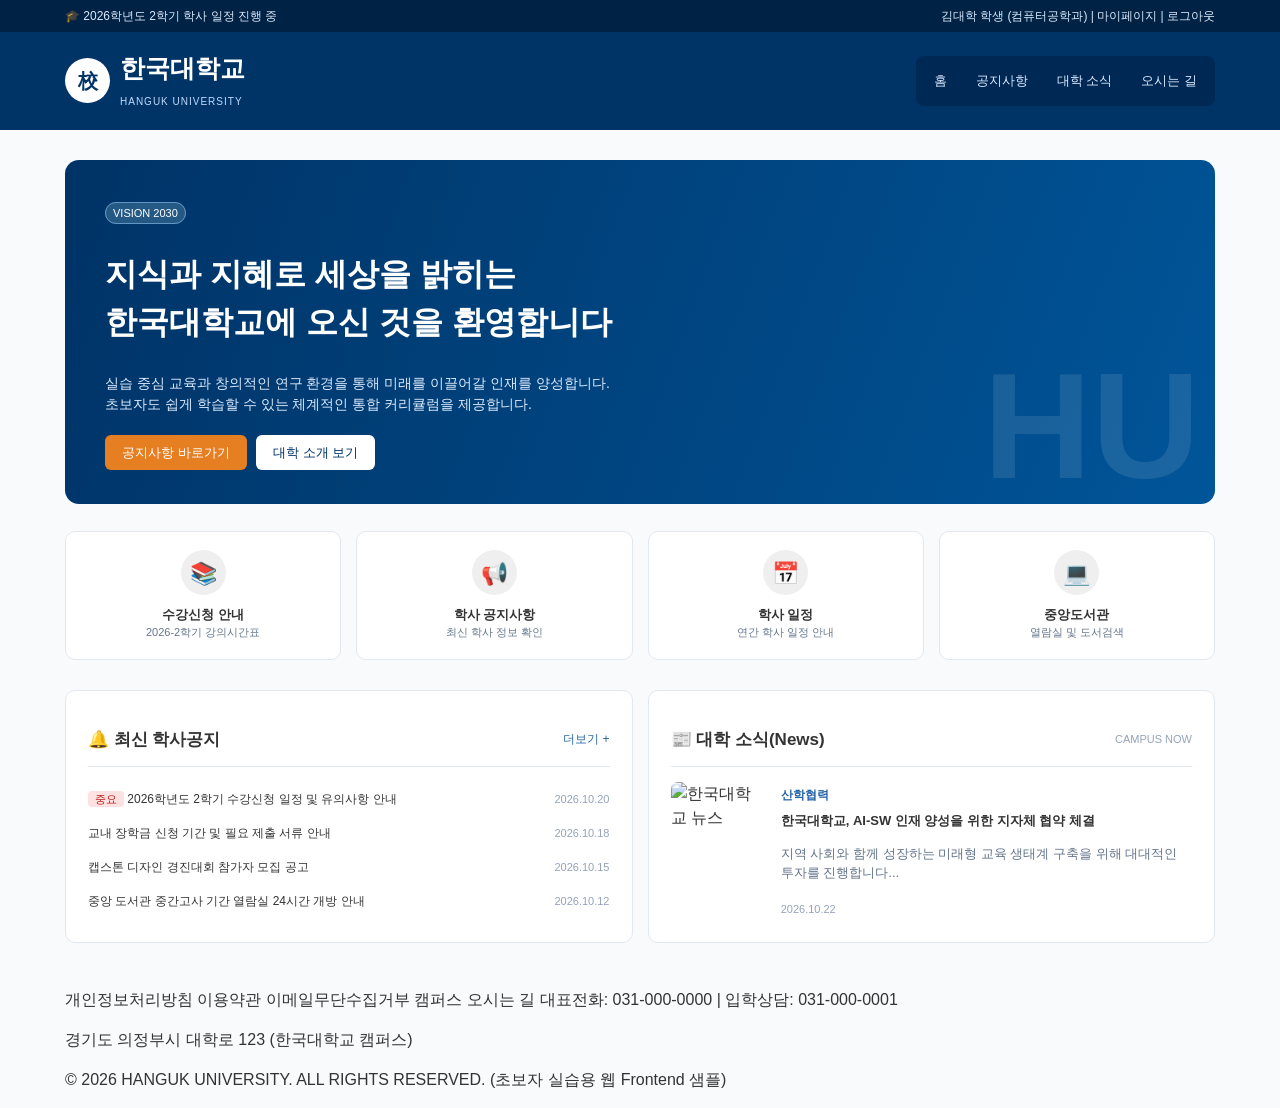
==== index.html @ ddb9867a "웹연습3 메인페이지" ====
<!DOCTYPE html>
<html lang="en">
<head>
    <meta charset="UTF-8">
    <meta name="viewport" content="width=device-width, initial-scale=1.0">
    <link rel="stylesheet" href="css/style.css">
    <title>한국대학교 - Main</title>
</head>
<body>
    <div class="top">
        <div class="wrap topin">
            <span>🎓 2026학년도 2학기 학사 일정 진행 중</span>
            <span>김대학 학생 (컴퓨터공학과) | 마이페이지 | 로그아웃</span>
        </div>
    </div>
    <header>
        <div class="wrap headin">
            <a href="index.html" class="logo">
                <span class="mark">校</span>
                <span>
                    <b>한국대학교</b>
                    <small>HANGUK UNIVERSITY</small>
                </span>
            </a>
            <nav>
                <a href="index.html">홈</a>
                <a href="board.html">공지사항</a>
                <a href="#">대학 소식</a>
                <a href="#">오시는 길</a>
            </nav>
        </div>
    </header>

    <main class="wrap main">
        <!-- 메인 배너 섹션 -->
        <section class="hero">
            <span class="pill">VISION 2030</span>
            <h1>지식과 지혜로 세상을 밝히는<br> 한국대학교에 오신 것을 환영합니다</h1>
            <p>
                실습 중심 교육과 창의적인 연구 환경을 통해 미래를 이끌어갈 인재를 양성합니다.<br>
                초보자도 쉽게 학습할 수 있는 체계적인 통합 커리큘럼을 제공합니다.
            </p>
            <a href="board.html" class="btn orange-btn">공지사항 바로가기</a>
            <a href="#" class="btn white-btn">대학 소개 보기</a>
            <span class="watermark">HU</span>
        </section>
        
        <!-- 바로가기 카드 메뉴 섹션 -->
        <section class="quick">
            <a href="#">
                <i>📚</i>
                <b>수강신청 안내</b>
                <small>2026-2학기 강의시간표</small>
            </a>
            <a href="board.html">
                <i>📢</i>
                <b>학사 공지사항</b>
                <small>최신 학사 정보 확인</small>
            </a>
            <a href="#">
                <i>📅</i>
                <b>학사 일정</b>
                <small>연간 학사 일정 안내</small>
            </a>
            <a href="#">
                <i>💻</i>
                <b>중앙도서관</b>
                <small>열람실 및 도서검색</small>
            </a>
        </section>
        <!-- 공지사항 학사뉴스 섹션 -->
        <section class="news">
            <div class="panel">
                <div class="notice-title">
                    <h2>🔔 최신 학사공지</h2>
                    <a href="#">더보기 +</a>
                </div>
                <ul class="notice-content">
                    <li>
                        <a href="#">
                            <em>중요</em> 2026학년도 2학기 수강신청 일정 및 유의사항 안내
                        </a>
                        <span>2026.10.20</span>
                    </li>
                    <li>
                        <a href="#">
                            교내 장학금 신청 기간 및 필요 제출 서류 안내
                        </a>
                        <span>2026.10.18</span>
                    </li>
                    <li>
                        <a href="#">
                            캡스톤 디자인 경진대회 참가자 모집 공고
                        </a>
                        <span>2026.10.15</span>
                    </li>
                    <li>
                        <a href="#">
                            중앙 도서관 중간고사 기간 열람실 24시간 개방 안내
                        </a>
                        <span>2026.10.12</span>
                    </li>
                </ul>
            </div>
            <div class="panel">
                <div class="news-title">
                    <h2>📰 대학 소식(News)</h2>
                    <small>CAMPUS NOW</small>
                </div>
                <div class="news-content">
                    <img src="https://placehold.co/140x100/003399/ffffff?text=HANGUK+NEWS" alt="한국대학교 뉴스">
                    <div>
                        <b class="blue">산학협력</b>
                        <h3>한국대학교, AI-SW 인재 양성을 위한 지자체 협약 체결</h3>
                        <p>
                            지역 사회와 함께 성장하는 미래형 교육 생태계 구축을 위해
                            대대적인 투자를 진행합니다...
                        </p>
                        <span>2026.10.22</span>
                    </div>
                </div>
            </div>
        </section>
    </main>

    <footer>
        <div class="wrap">
            <div class="footerlink">
                개인정보처리방침 이용약관 이메일무단수집거부 캠퍼스 오시는 길
                <span>대표전화: 031-000-0000 | 입학상담: 031-000-0001</span>
            </div>
            <p>경기도 의정부시 대학로 123 (한국대학교 캠퍼스)</p>
            <p>© 2026 HANGUK UNIVERSITY. ALL RIGHTS RESERVED. (초보자 실습용 웹 Frontend 샘플)</p>
        </div>
    </footer>
</body>
</html>
---- css/style.css ----
/*공통 기본 설정*/
* {
    box-sizing: border-box;
}

body {
    margin: 0;
    font-family: Arial, "맑은 고딕", sans-serif;
    color: #333;
    background-color: #f8fafc;
    line-height: 1.5;
}

a {
    color: inherit;
    text-decoration: none;
}

a:hover {
    text-decoration: underline;
}

.wrap {
    max-width: 1150px;
    margin: 0 auto;
}

/*top 디자인*/
.top {
    background-color: #002244;
    color: #dbeafe;
    font-size: 12px;
    padding: 7px 0;
}

.topin {
    display: flex;
    justify-content: space-between;
    gap: 10px;
}

/*헤더 디자인*/
.headin {
    display: flex;
    justify-content: space-between;
    align-items: center;
    gap: 20px;
    padding: 18px 0;
}

header {
    background-color: #003366;
    color: white;
}

.logo {
    display: flex;
    gap: 10px;
    align-items: center;
}

.mark {
    display: flex;
    justify-content: center;
    align-items: center;
    width: 45px;
    height: 45px;
    border-radius: 50%;/*동그란 테두리*/
    background-color: white;
    color: #003366;
    font-size: 20px;
    font-weight: bold;
}

.logo b {
    display: block;
    font-size: 25px;
}

.logo small {
    font-size: 10px;
    color: #bfdbfe;
    letter-spacing: 1px;
}

nav {
    display: flex;
    gap: 5px;
    font-size: 13px;
    padding: 6px;
    border-radius: 8px;
    background-color: #002855;
}

nav a {
    color: #dbeafe;
    padding: 9px 12px;
}

nav a:hover {
    background-color: #2563a8;
    color: white;
    text-decoration: none;
    border-radius: 5px;
}

/*메인 디자인*/
.main {
    padding-top: 30px;
    padding-bottom: 45px;
    min-height: 600px;
}

.hero {/*메인 배너*/
    background: linear-gradient(110deg, #003366, #005599);
    /*선형 그라디언트*/
    border-radius: 14px;
    color: white;
    padding: 40px;
    position: relative;
}

.pill {
    background-color: #245985;
    border: 1px solid #6496c4;
    border-radius: 20px;
    padding: 4px 7px;
    font-size: 11px;
}

.hero h1 {
    font-size: 32px;
}

.hero p {
    font-size: 14px;
    color: #dbeafe;
    margin-bottom: 25px;
}

/*공통 버튼 디자인*/
.btn {
    border: 0;
    text-align: center;
    padding: 10px 17px;
    font-family: inherit;
    background-color: pink;
    border-radius: 6px;
    font-size: 13px;
}

.btn:hover {
    text-decoration: none;
    opacity: 0.9;
}

.orange-btn {
    background-color: #e67e22;
    color: white;
}

.white-btn {
    background-color: white;
    color: #003366;
    margin-left: 5px;
}

.watermark {
    position: absolute;
    right: 15px;
    bottom: -35px;    
    opacity: .1;
    font-size: 150px;
    font-weight: bold;
}

/*카드 디자인*/
.quick {
    display: flex;
    gap: 15px;
    margin-top: 27px;
}

.quick a {
    flex: 1;
    border: 1px solid #e2e8f0;
    padding: 18px 10px;
    text-align: center;
    background-color: white;
    border-radius: 10px;
}

.quick a:hover {
    text-decoration: none;
    border: 1px solid #9bb8d4;
}

.quick i {
    display: block;
    font-size: 22px;
    background-color: #efefef;
    border-radius: 50%;
    width: 45px;
    height: 45px;
    margin: 0 auto 10px;
    padding-top: 7px;
    font-style: normal;/*이텔릭체 -> 원래 상태로 복귀*/
}

.quick b {
    display: block;
    font-size: 13px;
}

.quick small {
    display: block;
    font-size: 11px;
    color: #64768b;
   
}

.news {
    display: flex;
    gap: 15px;
    margin-top: 10px;
}

.panel {
    flex: 1;
    border: 1px solid #e2e8f0;
    border-radius: 10px;
    padding: 22px;
    margin-top: 20px;
    background-color: white;
}

.notice-title {
    display: flex;
    justify-content: space-between;
    align-items: center;
    border-bottom: 1px solid #e2e8f0;
    margin-bottom: 15px;
}

.news-title {
    display: flex;
    justify-content: space-between;
    align-items: center;
    border-bottom: 1px solid #e2e8f0;
    margin-bottom: 15px;
}

.notice-title a {/*더보기+*/
    color: #2563a8;
    font-size: 12px;
}

.news-title small {/*CAMPUS NOW*/
    color: #94a3b8;
    font-size: 11px;
}

.notice-title h2 {
    font-size: 17px;
}

.news-title h2 {
    font-size: 17px;
}

.notice-content {/*공지사항 글 리스트*/
    list-style: none;/*글머리 기호 삭제*/
    margin: 0;
    padding: 0;/*리스트가 기복적으로 가지고 있는 말머리 공간 삭제*/
}

.notice-content li {
    font-size: 12px;
    display: flex;
    justify-content: space-between;
    gap: 10px;
    padding: 8px 0;
    align-items: center;
}

.notice-content em {
    background-color: #fee2e2;
    border-radius: 4px;
    font-style: normal;
    font-size: 11px;
    padding: 2px 7px;
    color: #b91c19;
}

.notice-content span {
    font-size: 11px;
    color: #94a3b8;
}

.news-content {
    display: flex;
    gap: 15px;
}

.news-content img {
    border-radius: 7px;
    width: 120px;
    height: 90px;
    object-fit: cover;
}

.news-content b {
    font-size: 12px;
    color: #2563a8;
}

.news-content h3 {
    font-size: 13px;
    margin: 5px 0;
}

.news-content p {
    font-size: 13px;
    color: #64748b;
}

.news-content span {
    font-size: 11px;
    color: #94a3b8;
}

footer {
    
}
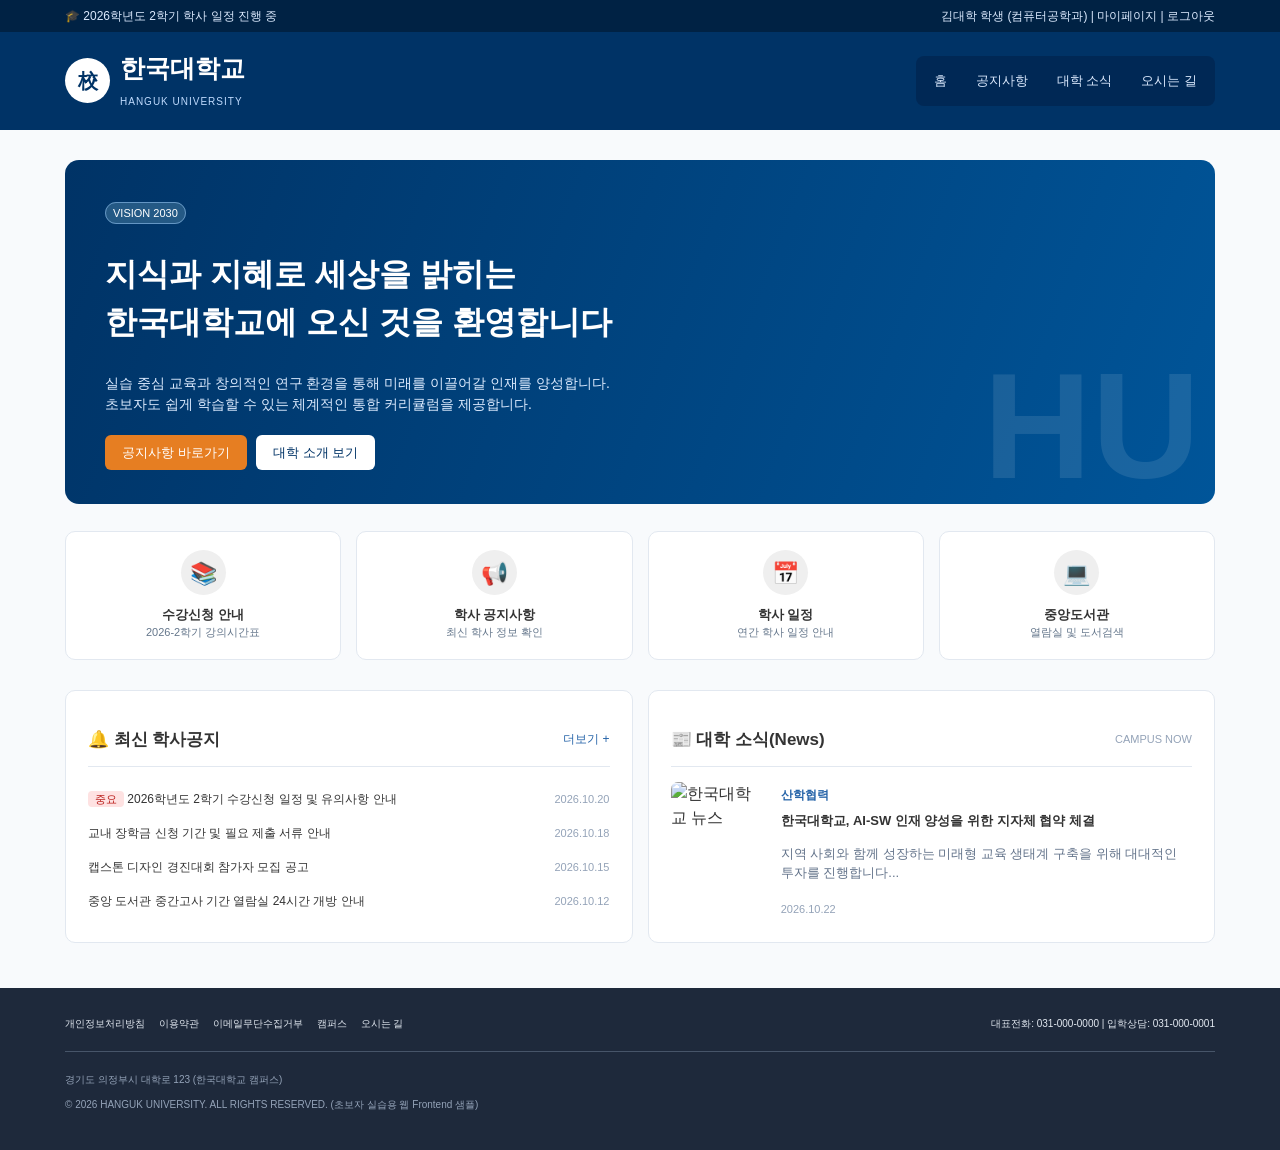
==== commit 3e6ae75f: "웹연습 메인페이지 완성" ====
--- a/index.html
+++ b/index.html
@@ -44,7 +44,7 @@
             <a href="#" class="btn white-btn">대학 소개 보기</a>
             <span class="watermark">HU</span>
         </section>
-        
+
         <!-- 바로가기 카드 메뉴 섹션 -->
         <section class="quick">
             <a href="#">
@@ -126,7 +126,8 @@
     <footer>
         <div class="wrap">
             <div class="footerlink">
-                개인정보처리방침 이용약관 이메일무단수집거부 캠퍼스 오시는 길
+                개인정보처리방침&nbsp;&nbsp;&nbsp;&nbsp; 이용약관&nbsp;&nbsp;&nbsp;&nbsp; 
+                이메일무단수집거부&nbsp;&nbsp;&nbsp;&nbsp; 캠퍼스&nbsp;&nbsp;&nbsp;&nbsp; 오시는 길
                 <span>대표전화: 031-000-0000 | 입학상담: 031-000-0001</span>
             </div>
             <p>경기도 의정부시 대학로 123 (한국대학교 캠퍼스)</p>
--- a/css/style.css
+++ b/css/style.css
@@ -329,7 +329,25 @@
     color: #94a3b8;
 }
 
+/*footer 디자인*/
 footer {
-    
-}
-
+    background-color: #1e293b;
+    color: #94a3b8;
+    padding: 28px 0;
+    font-size: 10px;
+}
+
+.footerlink {
+    display: flex;
+    justify-content: space-between;
+    gap: 12px;
+    color: #e2e8f0;
+    border-bottom: 1px solid #475569;
+    padding-bottom: 20px;
+    margin-bottom: 20px;
+}
+
+.footerlink p {
+    margin-top: 5px;
+    margin-bottom: 5px;
+}
